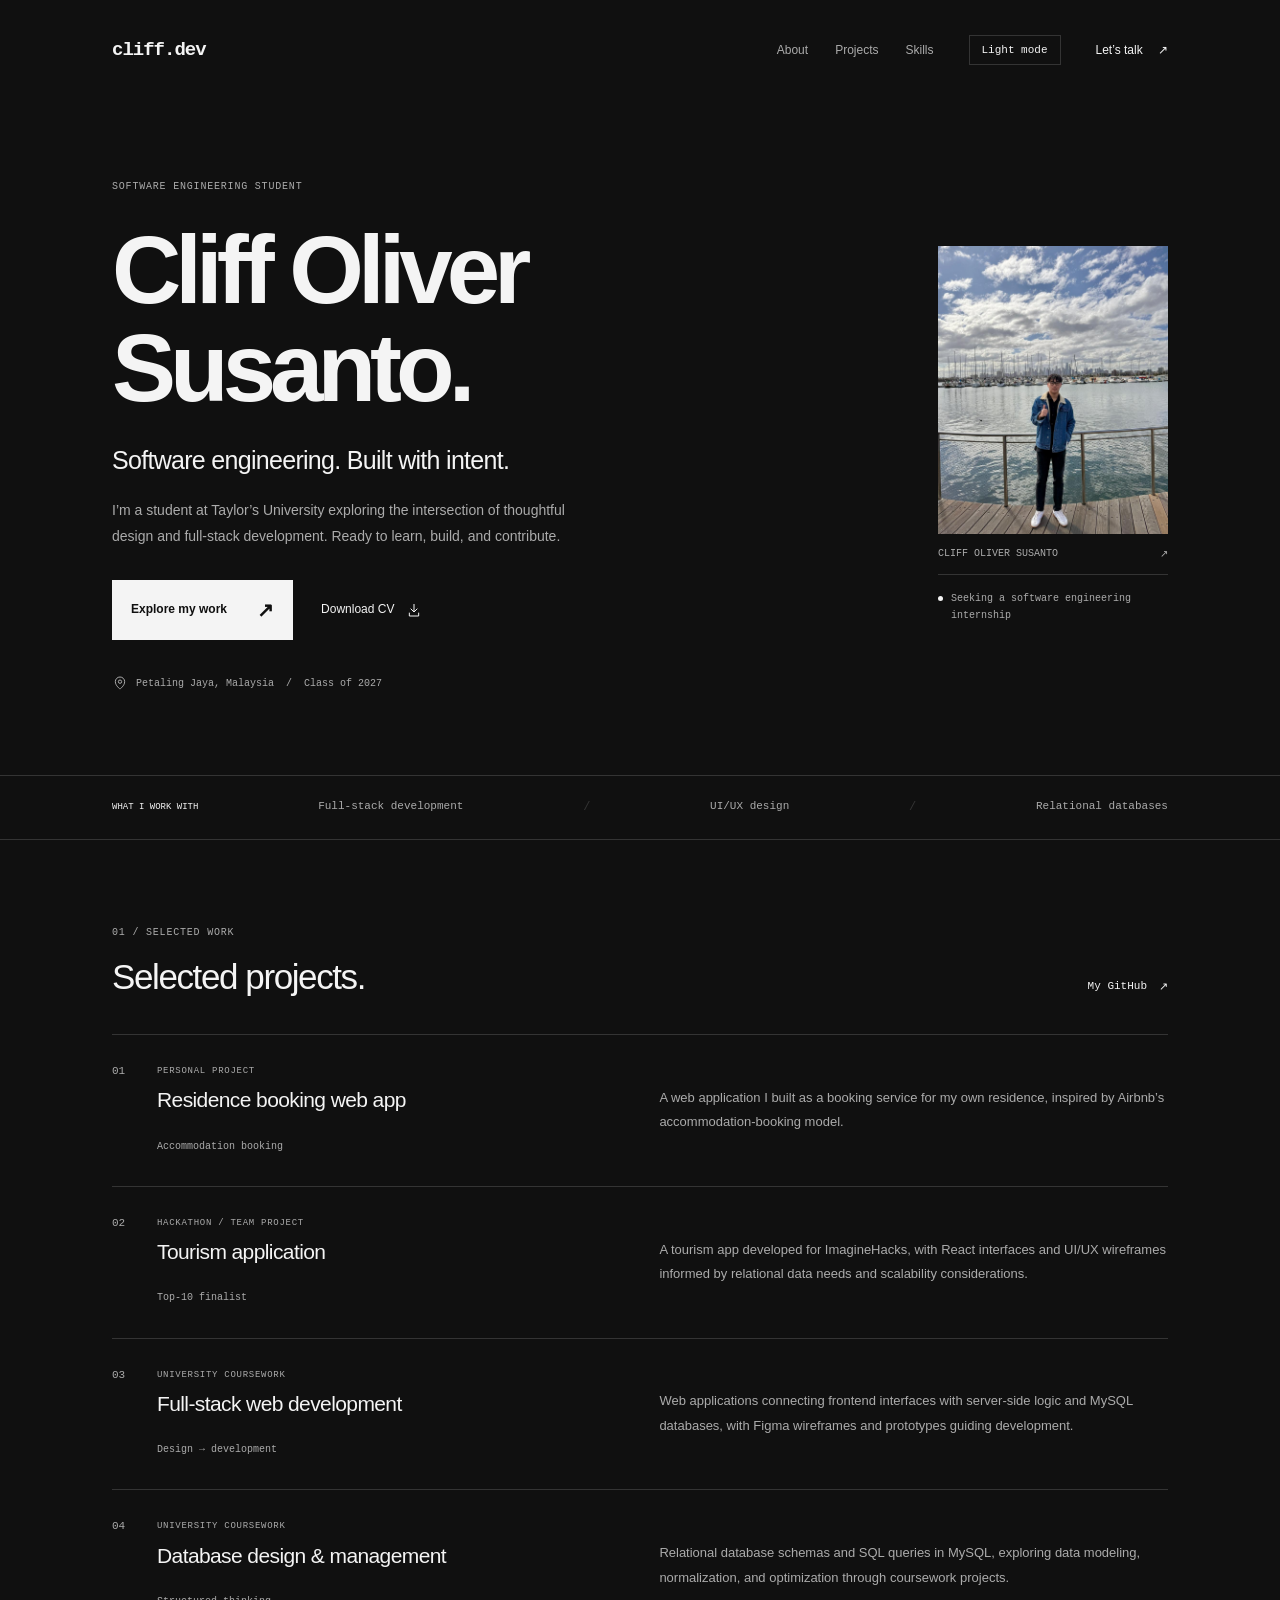
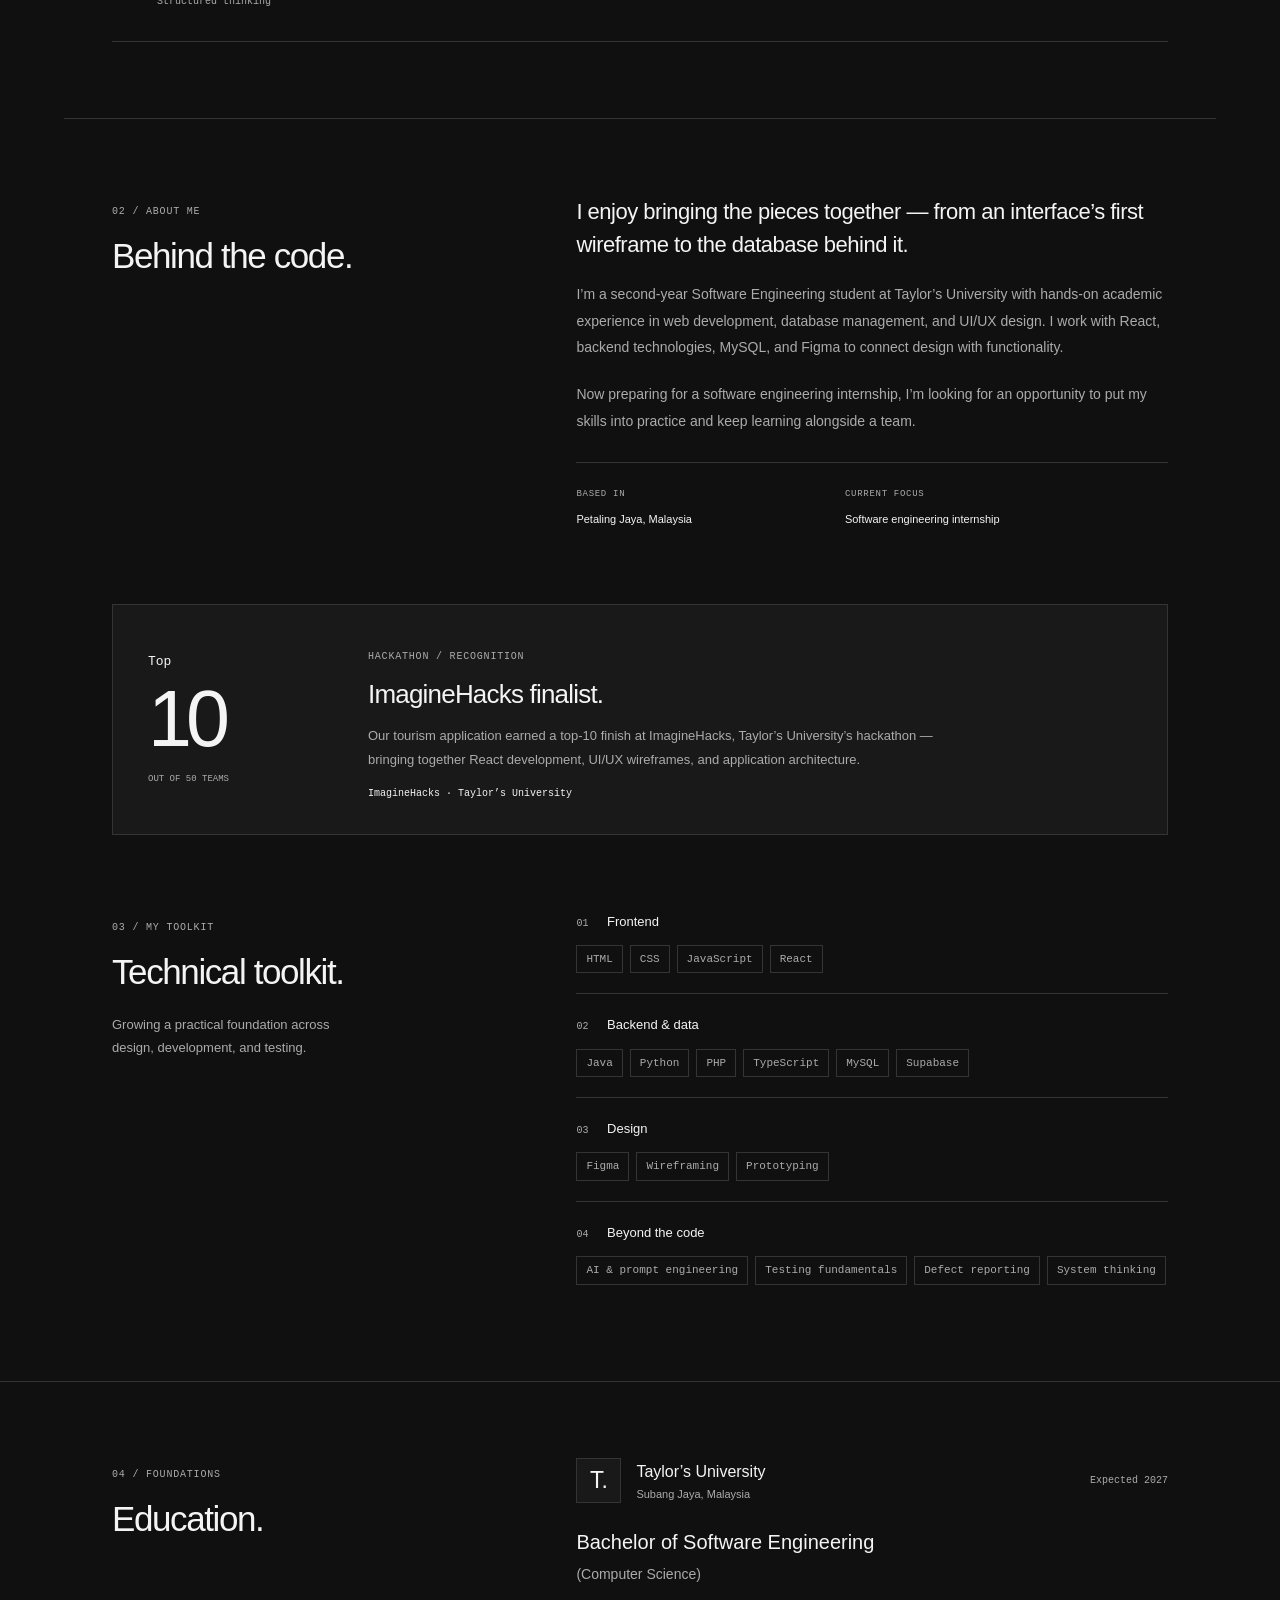
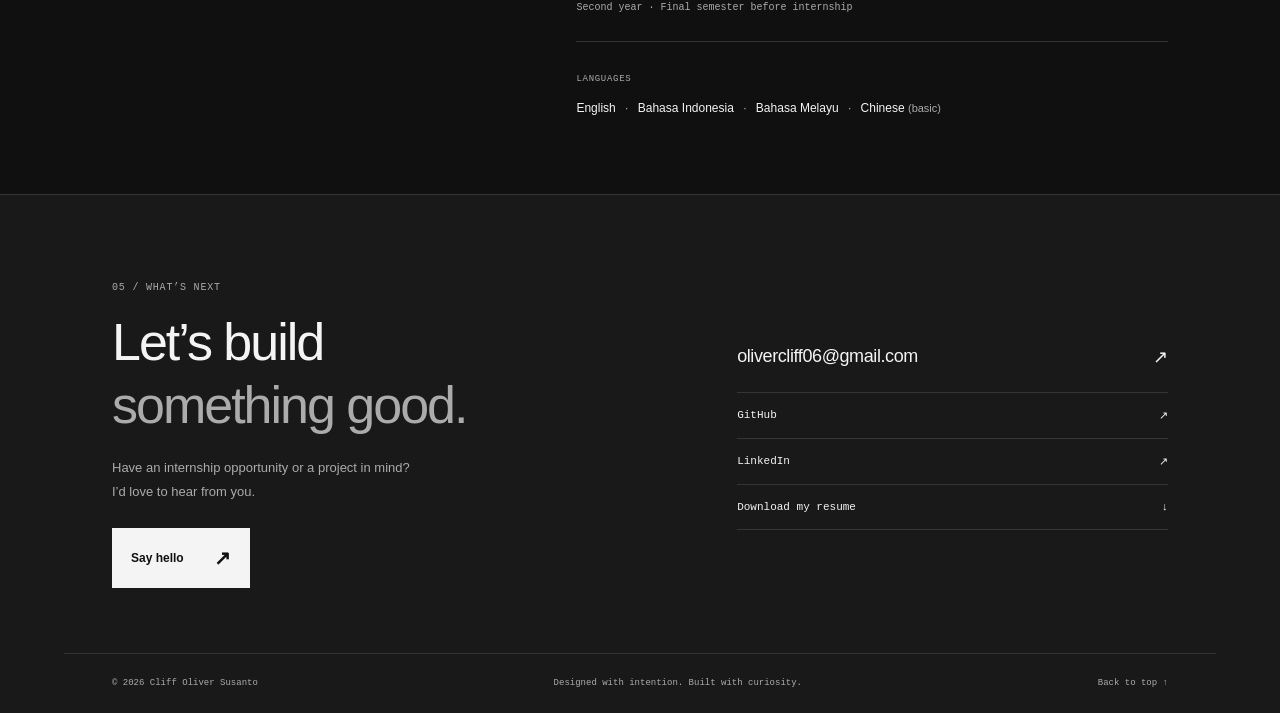
==== index.html @ decefdd2 "Publish Cliff Oliver portfolio with monochrome design and motion effects" ====
<!doctype html>
<html lang="en">
<head>
  <meta charset="utf-8">
  <meta name="viewport" content="width=device-width, initial-scale=1">
  <meta name="description" content="Cliff Oliver Susanto — Software Engineering student at Taylor’s University. Full-stack development, UI/UX design, and database projects.">
  <meta name="theme-color" content="#101010">
  <title>Cliff Oliver Susanto — Monochrome Portfolio</title>
  <link rel="icon" href="assets/favicon.svg" type="image/svg+xml">
  <link rel="stylesheet" href="styles.css">
  <script src="script.js" defer></script>
</head>
<body>
  <a class="skip-link" href="#main">Skip to content</a>
  <header class="site-header wrap">
    <a class="wordmark" href="#" aria-label="Cliff Oliver home">cliff<span>.dev</span></a>
    <nav aria-label="Main navigation">
      <a href="#about">About</a><a href="#projects">Projects</a><a href="#skills">Skills</a>
    </nav>
    <button class="theme-toggle" type="button" aria-label="Switch to light mode" aria-pressed="false">Light mode</button>
    <a class="header-contact" href="#contact">Let’s talk <span aria-hidden="true">↗</span></a>
  </header>

  <main id="main">
    <section class="hero wrap" aria-labelledby="hero-title">
      <div class="hero-copy">
        <div class="eyebrow"><span class="tiny-line"></span> SOFTWARE ENGINEERING STUDENT</div>
        <h1 id="hero-title">Cliff Oliver<br><span>Susanto.</span></h1>
        <p class="hero-tagline">Software engineering. Built with intent.</p>
        <p class="hero-description">I’m a student at Taylor’s University exploring the intersection of thoughtful design and full-stack development. Ready to learn, build, and contribute.</p>
        <div class="hero-actions">
          <a class="button button-dark" href="#projects">Explore my work <span aria-hidden="true">↗</span></a>
          <a class="text-link" href="assets/cliff-oliver-resume.pdf" download>Download CV <svg aria-hidden="true" viewBox="0 0 24 24"><path d="M12 3v12m-5-5 5 5 5-5M5 16v5h14v-5"/></svg></a>
        </div>
        <div class="location"><svg aria-hidden="true" viewBox="0 0 24 24"><path d="M19 10c0 6-7 11-7 11S5 16 5 10a7 7 0 1 1 14 0Z"/><circle cx="12" cy="10" r="2.5"/></svg> Petaling Jaya, Malaysia <span class="location-divider">/</span> <span>Class of 2027</span></div>
      </div>
      <div class="hero-visual">
        <div class="portrait-frame"><img src="assets/cliff-oliver.jpg" alt="Cliff Oliver Susanto standing by a marina" width="960" height="1280" fetchpriority="high"></div>
        <div class="portrait-label"><span>CLIFF OLIVER SUSANTO</span><span>↗</span></div>
        <div class="availability"><span class="status-dot"></span>Seeking a software engineering internship</div>
      </div>
    </section>

    <div class="focus-strip"><div class="wrap focus-inner"><span class="focus-label">WHAT I WORK WITH</span><span>Full-stack development</span><span class="strip-star" aria-hidden="true">✳</span><span>UI/UX design</span><span class="strip-star" aria-hidden="true">✳</span><span>Relational databases</span></div></div>

    <section class="section wrap" id="projects" aria-labelledby="projects-title">
      <div class="section-top"><div><span class="eyebrow">01 / SELECTED WORK</span><h2 id="projects-title">Selected projects.</h2></div><a class="text-link" href="https://github.com/olivercliff06" target="_blank" rel="noopener noreferrer">My GitHub <span aria-hidden="true">↗</span></a></div>
      <div class="project-grid">
        <article class="project"><div class="project-meta">PERSONAL PROJECT</div><h3>Residence booking web app</h3><p>A web application I built as a booking service for my own residence, inspired by Airbnb’s accommodation-booking model.</p><div class="project-foot"><span class="project-tag">Accommodation booking</span></div></article>
        <article class="project"><div class="project-meta">HACKATHON / TEAM PROJECT</div><h3>Tourism application</h3><p>A tourism app developed for ImagineHacks, with React interfaces and UI/UX wireframes informed by relational data needs and scalability considerations.</p><div class="project-foot"><span class="project-tag">Top-10 finalist</span></div></article>
        <article class="project"><div class="project-meta">UNIVERSITY COURSEWORK</div><h3>Full-stack web development</h3><p>Web applications connecting frontend interfaces with server-side logic and MySQL databases, with Figma wireframes and prototypes guiding development.</p><div class="project-foot"><span class="project-tag">Design → development</span></div></article>
        <article class="project"><div class="project-meta">UNIVERSITY COURSEWORK</div><h3>Database design & management</h3><p>Relational database schemas and SQL queries in MySQL, exploring data modeling, normalization, and optimization through coursework projects.</p><div class="project-foot"><span class="project-tag">Structured thinking</span></div></article>
      </div>
    </section>

    <section class="section wrap about-grid" id="about" aria-labelledby="about-title">
      <div class="section-heading"><span class="eyebrow">02 / ABOUT ME</span><h2 id="about-title">Behind the code.</h2></div>
      <div class="about-copy"><p class="large-copy">I enjoy bringing the pieces together — from an interface’s first wireframe to the database behind it.</p><p>I’m a second-year Software Engineering student at Taylor’s University with hands-on academic experience in web development, database management, and UI/UX design. I work with React, backend technologies, MySQL, and Figma to connect design with functionality.</p><p>Now preparing for a software engineering internship, I’m looking for an opportunity to put my skills into practice and keep learning alongside a team.</p>
        <div class="about-details"><div><span class="detail-label">BASED IN</span><span>Petaling Jaya, Malaysia</span></div><div><span class="detail-label">CURRENT FOCUS</span><span>Software engineering internship</span></div></div>
      </div>
    </section>

    <section class="achievement wrap" aria-labelledby="achievement-title">
      <div class="award-number">Top <span>10</span><small>OUT OF 50 TEAMS</small></div>
      <div class="award-copy"><span class="eyebrow">HACKATHON / RECOGNITION</span><h2 id="achievement-title">ImagineHacks finalist.</h2><p>Our tourism application earned a top-10 finish at ImagineHacks, Taylor’s University’s hackathon — bringing together React development, UI/UX wireframes, and application architecture.</p><span class="award-label">ImagineHacks · Taylor’s University</span></div>
      <svg class="award-star" viewBox="0 0 100 100" aria-hidden="true"><path d="m50 0 8 31 27-16-16 27 31 8-31 8 16 27-27-16-8 31-8-31-27 16 16-27L0 50l31-8-16-27 27 16Z"/></svg>
    </section>



    <section class="skills-section" id="skills" aria-labelledby="skills-title"><div class="wrap skills-layout">
      <div class="section-heading"><span class="eyebrow">03 / MY TOOLKIT</span><h2 id="skills-title">Technical toolkit.</h2><p>Growing a practical foundation across design, development, and testing.</p></div>
      <div class="skills-list">
        <div class="skill-row"><h3><span>01</span> Frontend</h3><div class="tags"><span>HTML</span><span>CSS</span><span>JavaScript</span><span>React</span></div></div>
        <div class="skill-row"><h3><span>02</span> Backend & data</h3><div class="tags"><span>Java</span><span>Python</span><span>PHP</span><span>TypeScript</span><span>MySQL</span><span>Supabase</span></div></div>
        <div class="skill-row"><h3><span>03</span> Design</h3><div class="tags"><span>Figma</span><span>Wireframing</span><span>Prototyping</span></div></div>
        <div class="skill-row"><h3><span>04</span> Beyond the code</h3><div class="tags"><span>AI & prompt engineering</span><span>Testing fundamentals</span><span>Defect reporting</span><span>System thinking</span></div></div>
      </div>
    </div></section>

    <section class="section wrap education-layout" id="education" aria-labelledby="education-title"><div><span class="eyebrow">04 / FOUNDATIONS</span><h2 id="education-title">Education.</h2></div><div class="education-content"><div class="education-top"><span class="education-mark" aria-hidden="true">T.</span><div><h3>Taylor’s University</h3><p>Subang Jaya, Malaysia</p></div><span class="graduation">Expected 2027</span></div><h4>Bachelor of Software Engineering<br><span>(Computer Science)</span></h4><p class="education-status">Second year · Final semester before internship</p><div class="language-block"><span class="detail-label">LANGUAGES</span><p>English <span>·</span> Bahasa Indonesia <span>·</span> Bahasa Melayu <span>·</span> Chinese <small>(basic)</small></p></div></div></section>

    <section class="contact-section" id="contact" aria-labelledby="contact-title"><div class="wrap contact-layout"><div><span class="eyebrow">05 / WHAT’S NEXT</span><h2 id="contact-title">Let’s build<br><em>something good.</em></h2><p>Have an internship opportunity or a project in mind?<br>I’d love to hear from you.</p><a class="button button-cream" href="mailto:olivercliff06@gmail.com">Say hello <span aria-hidden="true">↗</span></a></div><div class="contact-links"><a class="email-link" href="mailto:olivercliff06@gmail.com">olivercliff06@gmail.com <span aria-hidden="true">↗</span></a><a href="https://github.com/olivercliff06" target="_blank" rel="noopener noreferrer"><span>GitHub</span><span aria-hidden="true">↗</span></a><a href="https://www.linkedin.com/in/cliff-oliver-susanto-8b822836a" target="_blank" rel="noopener noreferrer"><span>LinkedIn</span><span aria-hidden="true">↗</span></a><a href="assets/cliff-oliver-resume.pdf" download><span>Download my resume</span><span aria-hidden="true">↓</span></a></div></div><footer class="wrap site-footer"><span>© <span id="year">2026</span> Cliff Oliver Susanto</span><span>Designed with intention. Built with curiosity.</span><a href="#">Back to top ↑</a></footer></section>
  </main>
</body>
</html>
---- styles.css ----
:root{color-scheme:dark;--paper:#101010;--ink:#f4f4f4;--muted:#ababab;--line:#343434;--soft:#191919;--sans:Arial,Helvetica,sans-serif;--mono:Consolas,'Courier New',monospace}body.light{color-scheme:light;--paper:#fafafa;--ink:#141414;--muted:#606060;--line:#d7d7d7;--soft:#f0f0f0}*{box-sizing:border-box}html{scroll-behavior:smooth;scroll-padding-top:35px}body{margin:0;background:var(--paper);color:var(--ink);font:16px/1.7 var(--sans)}a{color:inherit;text-decoration:none}a:hover{text-decoration:underline;text-underline-offset:5px}a:focus-visible,button:focus-visible{outline:2px solid var(--ink);outline-offset:5px}button{font:inherit;color:inherit}.wrap{max-width:1152px;padding:0 48px;margin:auto}.preview-banner{padding:8px 18px;text-align:center;border-bottom:1px solid var(--line);color:var(--muted);font:10px/1.5 var(--mono);letter-spacing:.06em}.preview-dot{display:none}.preview-divider{padding:0 9px}.site-header{height:100px;display:flex;align-items:center;gap:35px}.wordmark{font:600 19px var(--mono);letter-spacing:-1px;margin-right:auto}nav{display:flex;gap:27px;font-size:12px;color:var(--muted)}nav a:hover,nav a[aria-current]{color:var(--ink)}.header-contact{font-size:12px}.header-contact>span{margin-left:12px}.theme-toggle{background:none;border:1px solid var(--line);padding:8px 12px;font:11px var(--mono);cursor:pointer}.theme-toggle:hover{background:var(--soft)}h1,h2,h3,h4,p{margin:0}.hero{padding-top:78px;padding-bottom:83px;display:grid;grid-template-columns:1fr 230px;align-items:center;gap:65px}.eyebrow,.detail-label,.project-meta{font:10px/1.7 var(--mono);letter-spacing:.08em;color:var(--muted)}.tiny-line{display:none}h1{font-size:clamp(65px,7.7vw,96px);font-weight:600;letter-spacing:-6px;line-height:1.02;margin:26px 0}.hero-tagline{font-size:25px;font-weight:400;letter-spacing:-.7px;line-height:1.4}.hero-tagline br{display:none}.hero-description{font-size:14px;line-height:1.85;max-width:470px;margin-top:20px;color:var(--muted)}.hero-actions{display:flex;gap:28px;align-items:center;margin-top:30px}.button{display:inline-flex;align-items:center;justify-content:space-between;gap:30px;font-size:12px;font-weight:600;padding:12px 18px;min-height:46px;border:1px solid var(--ink);background:var(--ink);color:var(--paper)}.button:hover{text-decoration:none;opacity:.85}.button>span{font-size:20px}.text-link{display:inline-flex;align-items:center;gap:12px;font-size:12px}.text-link svg,.location svg{width:16px;height:16px;fill:none;stroke:currentColor;stroke-width:1.5}.location{display:flex;gap:8px;align-items:center;font:10px/1.7 var(--mono);color:var(--muted);margin-top:35px}.location-divider{padding:0 4px}.hero-visual{align-self:center}.portrait-frame{width:100%;padding:0;margin:0;overflow:hidden;background:var(--soft)}.portrait-frame img{display:block;width:100%;height:auto;aspect-ratio:4/5;object-fit:cover;object-position:center bottom}.portrait-label{font:10px var(--mono);color:var(--muted);display:flex;justify-content:space-between;border-bottom:1px solid var(--line);padding:14px 0}.availability{display:flex;gap:8px;align-items:start;font:10px/1.7 var(--mono);color:var(--muted);margin-top:15px}.status-dot{width:5px;height:5px;flex-shrink:0;background:var(--ink);border-radius:50%;margin-top:6px}.focus-strip{border-top:1px solid var(--line);border-bottom:1px solid var(--line)}.focus-inner{display:flex;justify-content:space-between;align-items:center;gap:20px;padding-top:22px;padding-bottom:22px;font:11px/1.6 var(--mono);color:var(--muted)}.focus-label{font-size:9px;color:var(--ink)}.strip-star{font-size:0}.strip-star:after{content:'/';font-size:12px;color:var(--line)}.section{padding-top:76px;padding-bottom:76px}h2{font-size:35px;font-weight:500;letter-spacing:-1.4px;line-height:1.2;margin-top:13px}.section-top{display:flex;align-items:end;justify-content:space-between;gap:20px;margin-bottom:36px}.section-top .text-link{font:11px var(--mono);padding-bottom:5px}.project-grid{counter-reset:project;display:block}.project{counter-increment:project;position:relative;display:grid;grid-template-columns:1fr 1.1fr;column-gap:40px;padding:29px 0 29px 45px;border-top:1px solid var(--line)}.project:last-child{border-bottom:1px solid var(--line)}.project:before{content:'0' counter(project);position:absolute;top:30px;left:0;font:11px var(--mono);color:var(--muted)}.project-meta{grid-column:1;font-size:9px}.project h3{grid-column:1;font-size:21px;letter-spacing:-.6px;line-height:1.35;font-weight:500;margin-top:7px}.project>p{grid-column:2;grid-row:1/4;font-size:13px;line-height:1.9;color:var(--muted);align-self:center}.project-foot{grid-column:1;margin-top:15px}.project-tag{font:10px/1.5 var(--mono);color:var(--muted)}.about-grid{display:grid;grid-template-columns:1fr 1.5fr;gap:70px;border-top:1px solid var(--line)}.large-copy{font-size:22px;letter-spacing:-.5px;line-height:1.5}.about-copy>p:not(.large-copy){font-size:14px;line-height:1.9;color:var(--muted);margin-top:20px}.about-details{display:grid;grid-template-columns:1fr 1.3fr;gap:20px;padding-top:24px;border-top:1px solid var(--line);margin-top:28px}.about-details>div{display:flex;flex-direction:column;gap:7px;font-size:11px}.detail-label{font-size:9px}.achievement{max-width:1056px;border:1px solid var(--line);background:var(--soft);padding:35px;display:grid;grid-template-columns:180px 1fr;gap:40px}.award-number{display:flex;flex-direction:column;font:13px var(--mono);justify-content:center}.award-number>span{font:500 79px/1 var(--sans);letter-spacing:-6px;margin:10px 0 16px}.award-number small{font:9px var(--mono);color:var(--muted)}.award-copy h2{font-size:26px;letter-spacing:-.8px;margin-top:12px}.award-copy h2 br{display:none}.award-copy p{font-size:13px;line-height:1.85;color:var(--muted);margin-top:13px;max-width:590px}.award-label{font:10px var(--mono);display:block;margin-top:16px}.award-star{display:none}.skills-section{padding:76px 0;border-bottom:1px solid var(--line)}.skills-layout,.education-layout{display:grid;grid-template-columns:1fr 1.5fr;gap:70px}.section-heading>p{font-size:13px;line-height:1.8;color:var(--muted);margin-top:20px;max-width:250px}.skill-row{border-bottom:1px solid var(--line);padding:20px 0}.skill-row:first-child{padding-top:0}.skill-row:last-child{border-bottom:0}.skill-row h3{font-size:13px;font-weight:500;margin-bottom:12px}.skill-row h3>span{font:10px var(--mono);color:var(--muted);margin-right:15px}.tags{display:flex;flex-wrap:wrap;gap:7px}.tags>span{border:1px solid var(--line);padding:4px 9px;font:11px/1.7 var(--mono);color:var(--muted)}.education-top{display:flex;align-items:center;gap:15px}.education-mark{font:500 23px var(--sans);background:var(--soft);border:1px solid var(--line);width:45px;height:45px;display:grid;place-items:center}.education-top h3{font-size:16px;font-weight:500}.education-top p{font-size:11px;color:var(--muted)}.graduation{font:10px var(--mono);margin-left:auto;color:var(--muted)}.education-content h4{font-size:20px;font-weight:400;line-height:1.5;margin-top:23px}.education-content h4 span{font-size:14px;color:var(--muted)}.education-status{font:10px/1.7 var(--mono);color:var(--muted);margin-top:12px}.language-block{margin-top:25px;border-top:1px solid var(--line);padding-top:20px}.language-block p{font-size:12px;margin-top:9px}.language-block p>span{color:var(--muted);padding:0 6px}.language-block small{font-size:11px;color:var(--muted)}.contact-section{border-top:1px solid var(--line);padding-top:76px;background:var(--soft)}.contact-layout{display:grid;grid-template-columns:1.3fr 1fr;gap:65px;padding-bottom:65px;align-items:center}.contact-section h2{font-size:52px;font-weight:500;letter-spacing:-2px}.contact-section h2 em{font-style:normal;color:var(--muted)}.contact-section p{color:var(--muted);font-size:13px;line-height:1.8;margin-top:20px}.button-cream{margin-top:25px}.contact-links>a{display:flex;justify-content:space-between;border-bottom:1px solid var(--line);padding:16px 0;font:11px var(--mono);gap:15px}.contact-links>a.email-link{font:18px var(--sans);letter-spacing:-.4px;padding-bottom:24px}.site-footer{border-top:1px solid var(--line);display:flex;justify-content:space-between;gap:20px;padding-top:22px;padding-bottom:22px;font:9px/1.7 var(--mono);color:var(--muted)}.skip-link{position:absolute;top:-100px;left:20px;padding:10px;background:var(--ink);color:var(--paper);z-index:10}.skip-link:focus{top:10px}
@media(max-width:850px){.wrap{padding-left:28px;padding-right:28px}.hero{gap:35px;grid-template-columns:1fr 190px;padding-top:55px}h1{font-size:72px;letter-spacing:-4px}.site-header{gap:25px}nav{gap:20px}.hero-tagline{font-size:21px}.achievement{margin:0 28px;gap:25px;grid-template-columns:140px 1fr}.about-grid,.skills-layout,.education-layout{gap:35px}.contact-layout{gap:30px}.contact-section h2{font-size:45px}.project{column-gap:25px}.site-footer>span:nth-child(2){display:none}.focus-inner{font-size:10px;gap:12px}}
@media(max-width:620px){.wrap{padding-left:22px;padding-right:22px}.site-header{height:80px;gap:18px}.wordmark{font-size:17px}nav{gap:16px;font-size:11px}.header-contact{display:none}.theme-toggle{font-size:10px;padding:8px}.hero{grid-template-columns:1fr;padding-top:35px;padding-bottom:45px;gap:33px}h1{font-size:72px;letter-spacing:-4.5px;line-height:1.03;margin:22px 0}.hero-tagline{font-size:21px}.hero-description{font-size:14px}.hero-actions{gap:25px}.location{font-size:9px;flex-wrap:wrap;margin-top:25px}.hero-visual{display:grid;grid-template-columns:100px 1fr;gap:0 20px;align-items:center}.portrait-frame{grid-row:1/3}.portrait-frame img{aspect-ratio:1;object-position:center bottom}.portrait-label{align-self:end;font-size:10px;padding-bottom:12px}.availability{align-self:start;font-size:10px;margin-top:12px}.focus-inner{flex-wrap:wrap;justify-content:center;gap:10px}.focus-label{width:100%;text-align:center}.section,.skills-section{padding-top:52px;padding-bottom:52px}h2{font-size:31px}.section-top{align-items:start}.section-top .text-link{font-size:10px;white-space:nowrap;margin-top:5px}.project{grid-template-columns:1fr;padding:25px 0 25px 32px;gap:0}.project:before{top:26px}.project h3{font-size:22px;margin-top:8px}.project>p{grid-column:1;grid-row:auto;font-size:14px;margin-top:14px}.project-foot{margin-top:16px}.project-meta{font-size:10px}.about-grid,.skills-layout,.education-layout{grid-template-columns:1fr;gap:28px}.large-copy{font-size:22px}.achievement{grid-template-columns:1fr;margin:0 22px;padding:24px;gap:20px}.award-number{flex-direction:row;gap:12px;align-items:baseline;justify-content:start}.award-number>span{font-size:62px;letter-spacing:-3px;margin:0}.award-number small{margin-left:auto;max-width:70px;line-height:1.6}.award-copy h2{font-size:26px}.award-copy p{font-size:14px}.section-heading>p{max-width:none}.tags>span{font-size:11px}.skill-row h3{font-size:14px}.education-content h4{font-size:20px}.education-top{gap:12px}.graduation{font-size:9px}.language-block p{font-size:12px}.contact-section{padding-top:52px}.contact-layout{grid-template-columns:1fr;gap:30px;padding-bottom:40px}.contact-section h2{font-size:46px}.contact-links>a{font-size:12px}.contact-links>a.email-link{font-size:21px}.site-footer{font-size:9px;gap:15px}.about-details{gap:15px}.preview-banner{font-size:8px}.eyebrow{font-size:10px}}
@media(max-width:370px){nav{gap:10px}.wordmark{font-size:15px}.site-header{gap:12px}.theme-toggle{font-size:9px}h1{font-size:63px}.hero-tagline{font-size:19px}.hero-actions{gap:18px}.button{gap:20px}.text-link{font-size:11px}.section-top{display:block}.section-top .text-link{margin-top:15px}.contact-section h2{font-size:40px}.graduation{max-width:55px;line-height:1.5}.location{font-size:8px}}
@media(prefers-reduced-motion:reduce){html{scroll-behavior:auto}}
@media print{body{--paper:#fff;--ink:#111;--muted:#555;--line:#ccc;--soft:#fff}.preview-banner,.site-header,.hero-visual,.hero-actions,.focus-strip,.contact-section,.skip-link{display:none}.wrap{padding:0;max-width:none}.hero{display:block;padding:0 0 25px}h1{font-size:44px;letter-spacing:-2px}.section,.skills-section{padding:25px 0}h2{font-size:25px}.project{break-inside:avoid}.achievement{margin:0;break-inside:avoid}.education-layout{break-inside:avoid}@page{margin:15mm}}

:root{--effect-glow:rgba(255,255,255,.065);--portrait-angle:0deg}body.light{--effect-glow:rgba(0,0,0,.045)}
/* Motion and hover details. Reduced-motion preferences always take priority. */
.portrait-frame{transform:perspective(900px) rotate(var(--portrait-angle,0deg)) rotateX(var(--tilt-x,0deg)) rotateY(var(--tilt-y,0deg));transition:transform .22s ease-out}
.project{isolation:isolate;position:relative;transition:border-color .25s ease,background-color .25s ease}
.project::after{content:'';position:absolute;inset:0;z-index:-1;pointer-events:none;opacity:0;background:radial-gradient(260px circle at var(--glow-x,50%) var(--glow-y,50%),var(--effect-glow),transparent 75%);transition:opacity .35s ease}
.project h3{transition:transform .25s ease}
.button>span,.text-link>span,.header-contact>span{display:inline-block;transition:transform .25s ease}
.tags>span{transition:transform .2s ease,border-color .2s ease,background-color .2s ease,color .2s ease}
.contact-links>a{transition:color .2s ease,padding-left .2s ease}
.text-link{position:relative}
.text-link::after{content:'';position:absolute;left:0;bottom:-5px;width:100%;height:1px;background:currentColor;transform:scaleX(0);transform-origin:left;transition:transform .25s ease}
.button:focus-visible>span,.text-link:focus-visible>span{transform:translate(3px,-3px)}
@media(hover:hover) and (pointer:fine){
 .project:hover::after{opacity:1}
 .project:hover{border-top-color:var(--ink)}
 .project:hover h3{transform:translateX(5px)}
 .button:hover>span,.text-link:hover>span,.header-contact:hover>span{transform:translate(3px,-3px)}
 .text-link:hover::after{transform:scaleX(1)}
 .tags>span:hover{transform:translateY(-3px);border-color:var(--ink);background:var(--ink);color:var(--paper)}
 .contact-links>a:hover{padding-left:7px}
}
@media(prefers-reduced-motion:reduce){
 *,*::before,*::after{animation:none!important;transition:none!important;scroll-behavior:auto!important}
 .portrait-frame{transform:rotate(var(--portrait-angle,0deg))!important}
 .project:hover h3,.tags>span:hover,.button:hover,.button>span,.text-link>span,.header-contact>span{transform:none!important}
 .project::after{display:none}
}
@media print{.project::after{display:none}.portrait-frame{transform:none!important}}
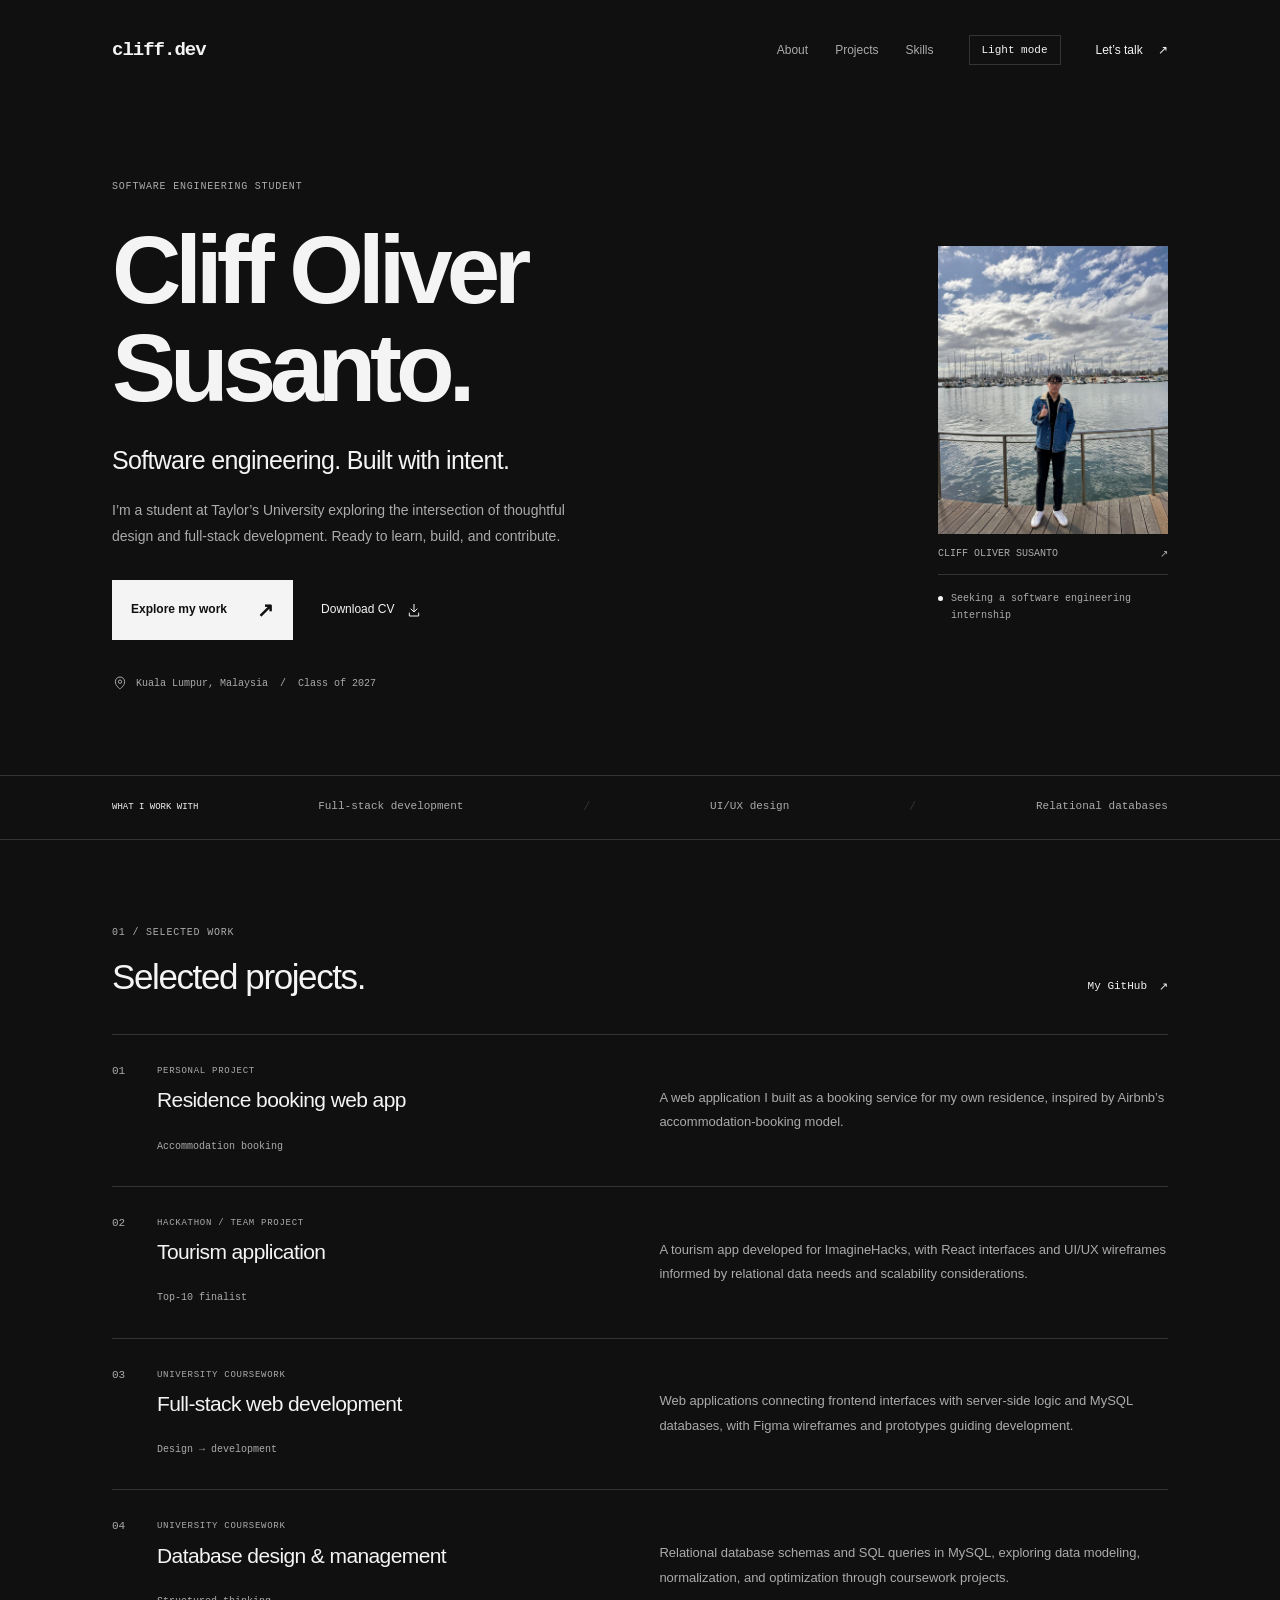
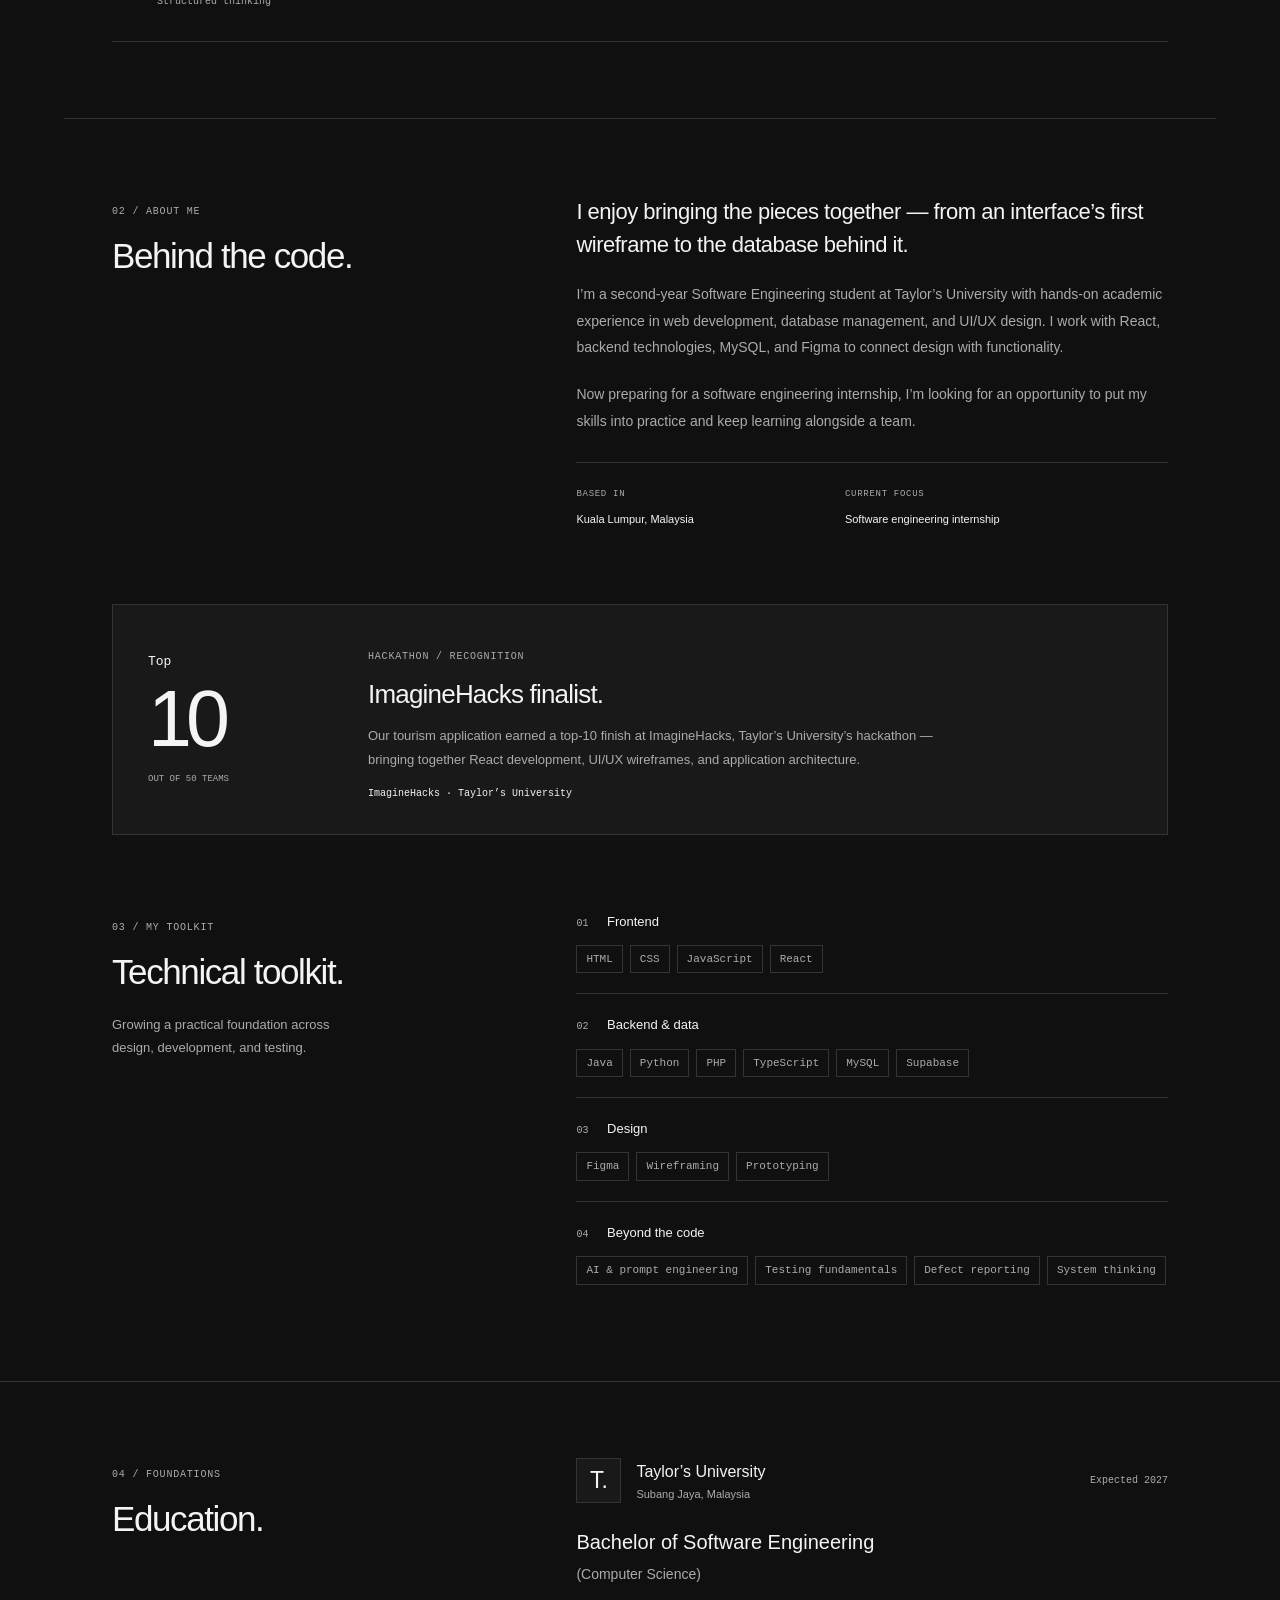
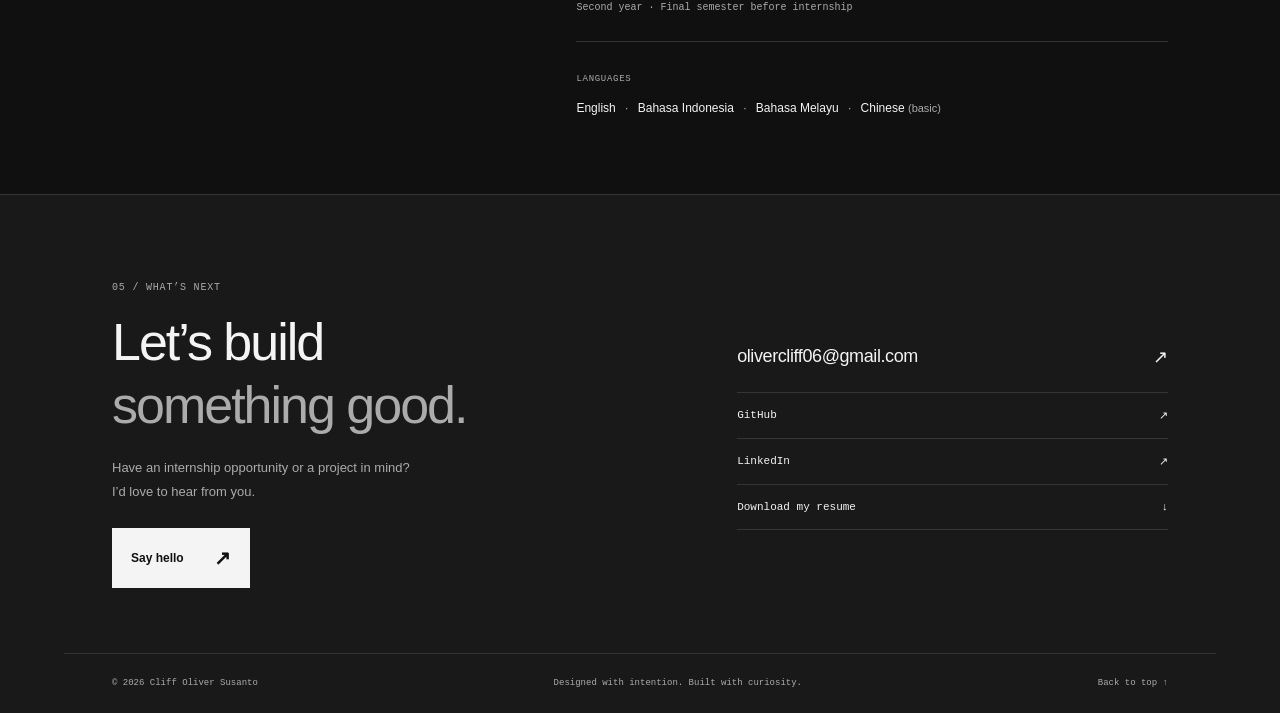
==== commit 47d5f01b: "Update portfolio location to Kuala Lumpur" ====
--- a/index.html
+++ b/index.html
@@ -5,7 +5,7 @@
   <meta name="viewport" content="width=device-width, initial-scale=1">
   <meta name="description" content="Cliff Oliver Susanto — Software Engineering student at Taylor’s University. Full-stack development, UI/UX design, and database projects.">
   <meta name="theme-color" content="#101010">
-  <title>Cliff Oliver Susanto — Monochrome Portfolio</title>
+  <title>Cliff Oliver Susanto | Software Engineering Portfolio</title>
   <link rel="icon" href="assets/favicon.svg" type="image/svg+xml">
   <link rel="stylesheet" href="styles.css">
   <script src="script.js" defer></script>
@@ -32,7 +32,7 @@
           <a class="button button-dark" href="#projects">Explore my work <span aria-hidden="true">↗</span></a>
           <a class="text-link" href="assets/cliff-oliver-resume.pdf" download>Download CV <svg aria-hidden="true" viewBox="0 0 24 24"><path d="M12 3v12m-5-5 5 5 5-5M5 16v5h14v-5"/></svg></a>
         </div>
-        <div class="location"><svg aria-hidden="true" viewBox="0 0 24 24"><path d="M19 10c0 6-7 11-7 11S5 16 5 10a7 7 0 1 1 14 0Z"/><circle cx="12" cy="10" r="2.5"/></svg> Petaling Jaya, Malaysia <span class="location-divider">/</span> <span>Class of 2027</span></div>
+        <div class="location"><svg aria-hidden="true" viewBox="0 0 24 24"><path d="M19 10c0 6-7 11-7 11S5 16 5 10a7 7 0 1 1 14 0Z"/><circle cx="12" cy="10" r="2.5"/></svg> Kuala Lumpur, Malaysia <span class="location-divider">/</span> <span>Class of 2027</span></div>
       </div>
       <div class="hero-visual">
         <div class="portrait-frame"><img src="assets/cliff-oliver.jpg" alt="Cliff Oliver Susanto standing by a marina" width="960" height="1280" fetchpriority="high"></div>
@@ -56,7 +56,7 @@
     <section class="section wrap about-grid" id="about" aria-labelledby="about-title">
       <div class="section-heading"><span class="eyebrow">02 / ABOUT ME</span><h2 id="about-title">Behind the code.</h2></div>
       <div class="about-copy"><p class="large-copy">I enjoy bringing the pieces together — from an interface’s first wireframe to the database behind it.</p><p>I’m a second-year Software Engineering student at Taylor’s University with hands-on academic experience in web development, database management, and UI/UX design. I work with React, backend technologies, MySQL, and Figma to connect design with functionality.</p><p>Now preparing for a software engineering internship, I’m looking for an opportunity to put my skills into practice and keep learning alongside a team.</p>
-        <div class="about-details"><div><span class="detail-label">BASED IN</span><span>Petaling Jaya, Malaysia</span></div><div><span class="detail-label">CURRENT FOCUS</span><span>Software engineering internship</span></div></div>
+        <div class="about-details"><div><span class="detail-label">BASED IN</span><span>Kuala Lumpur, Malaysia</span></div><div><span class="detail-label">CURRENT FOCUS</span><span>Software engineering internship</span></div></div>
       </div>
     </section>
 
